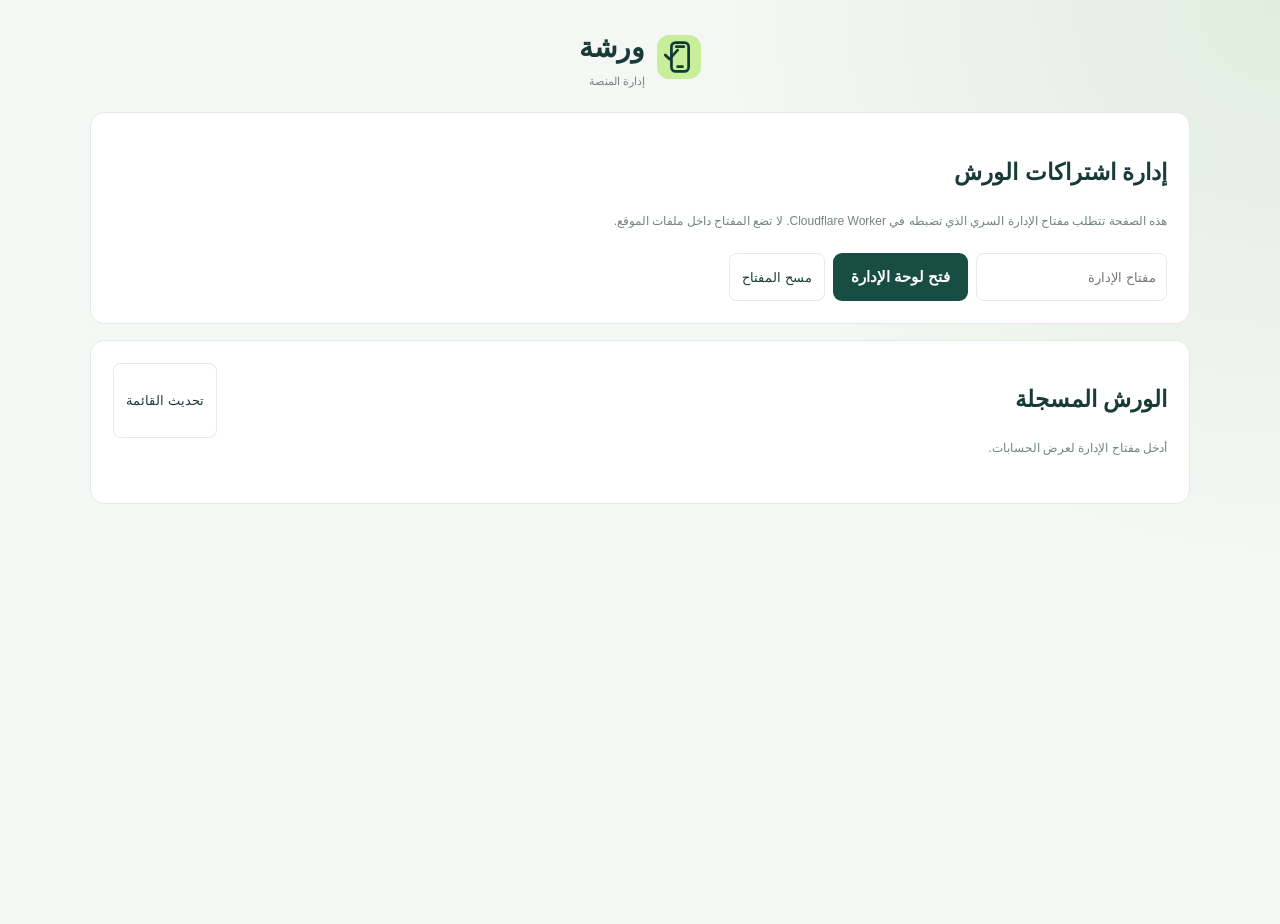
==== admin.html @ 066c6167 "Add Cloudflare multi-workshop foundation: admin.html" ====
<!doctype html><html lang="ar" dir="rtl"><head><meta charset="utf-8"><meta name="viewport" content="width=device-width,initial-scale=1"><meta name="robots" content="noindex,nofollow"><title>إدارة اشتراكات الورش | ورشة</title><link rel="icon" href="assets/icon.svg" type="image/svg+xml"><link rel="stylesheet" href="assets/auth.css"><script defer src="assets/cloud-config.js"></script><script defer src="assets/admin.js"></script></head><body><main class="admin-shell"><a class="brand" href="index.html"><img src="assets/icon.svg" width="44" height="44" alt=""><span>ورشة<small>إدارة المنصة</small></span></a><section class="admin-panel"><h1>إدارة اشتراكات الورش</h1><p class="muted">هذه الصفحة تتطلب مفتاح الإدارة السري الذي تضبطه في Cloudflare Worker. لا تضع المفتاح داخل ملفات الموقع.</p><form id="admin-login" class="admin-form"><input name="key" type="password" autocomplete="current-password" placeholder="مفتاح الإدارة" required><button class="primary">فتح لوحة الإدارة</button><button id="clear-key" type="button" class="secondary">مسح المفتاح</button></form><p id="message" class="message" role="alert"></p></section><section class="admin-panel"><div class="panel-head" style="display:flex;justify-content:space-between;gap:12px"><h2>الورش المسجلة</h2><button id="reload" class="secondary">تحديث القائمة</button></div><div id="workshops"><p class="muted">أدخل مفتاح الإدارة لعرض الحسابات.</p></div></section></main></body></html>
---- assets/auth.css ----
:root{--ink:#193b37;--muted:#74847f;--green:#174d42;--line:#e4eae6;--bg:#f4f7f4}*{box-sizing:border-box}body{margin:0;background:radial-gradient(circle at top right,#e1eddf 0,transparent 35%),var(--bg);color:var(--ink);font:15px/1.7 Tahoma,Arial,sans-serif;min-height:100vh}.auth-shell{width:min(100% - 32px,500px);margin:0 auto;padding:34px 0 24px}.brand{display:flex;align-items:center;gap:12px;text-decoration:none;color:var(--ink);font-size:28px;font-weight:bold;margin:0 auto 22px;width:max-content}.brand small{display:block;font-size:11px;color:var(--muted);font-weight:normal}.auth-card{background:#fff;border:1px solid var(--line);border-radius:18px;padding:clamp(22px,5vw,36px);box-shadow:0 16px 44px #183e3010}.eyebrow{color:#62884d;font-size:12px;font-weight:bold;margin:0 0 4px}.auth-card h1{font-size:27px;margin:0 0 4px}.muted,.hint{font-size:12px;color:var(--muted);margin:0 0 22px}.auth-card form{display:grid;gap:14px}.auth-card label{display:grid;gap:6px;font-size:13px;font-weight:bold}.auth-card input{width:100%;min-height:46px;border:1px solid #dce5df;border-radius:9px;padding:10px 12px;background:#fff;color:var(--ink);font:inherit;font-weight:normal}.auth-card input:focus{outline:3px solid #d9ebca;border-color:#71965d}.auth-card label small{font-weight:normal;color:var(--muted);font-size:11px}.primary{border:0;border-radius:9px;background:var(--green);color:white;min-height:47px;padding:11px 18px;font:inherit;font-weight:bold;cursor:pointer}.primary:disabled{opacity:.6;cursor:wait}.switch{text-align:center;font-size:13px;margin:20px 0 0}.switch a{color:#236d4d;font-weight:bold}.hint{background:#f5f8f3;border-radius:9px;padding:12px;margin:16px 0 0}.message{display:none;margin:0;border-radius:8px;padding:10px 12px;font-size:12px}.message.show{display:block}.message.error{background:#fff0ee;color:#a13b31}.message.success{background:#edf7e9;color:#285e37}footer{text-align:center;color:var(--muted);font-size:11px;margin:20px 0}.admin-shell{width:min(100% - 28px,1100px);margin:24px auto}.admin-panel{background:#fff;border:1px solid var(--line);border-radius:14px;padding:22px;margin:16px 0;overflow:auto}table{width:100%;border-collapse:collapse;text-align:right;white-space:nowrap;font-size:13px}td,th{padding:12px;border-bottom:1px solid var(--line)}.admin-form{display:flex;gap:8px;flex-wrap:wrap}.admin-form input,.admin-form select{padding:10px;border:1px solid var(--line);border-radius:8px;min-height:42px}button.secondary{background:white;border:1px solid var(--line);border-radius:8px;padding:9px 12px;cursor:pointer;color:var(--ink)}
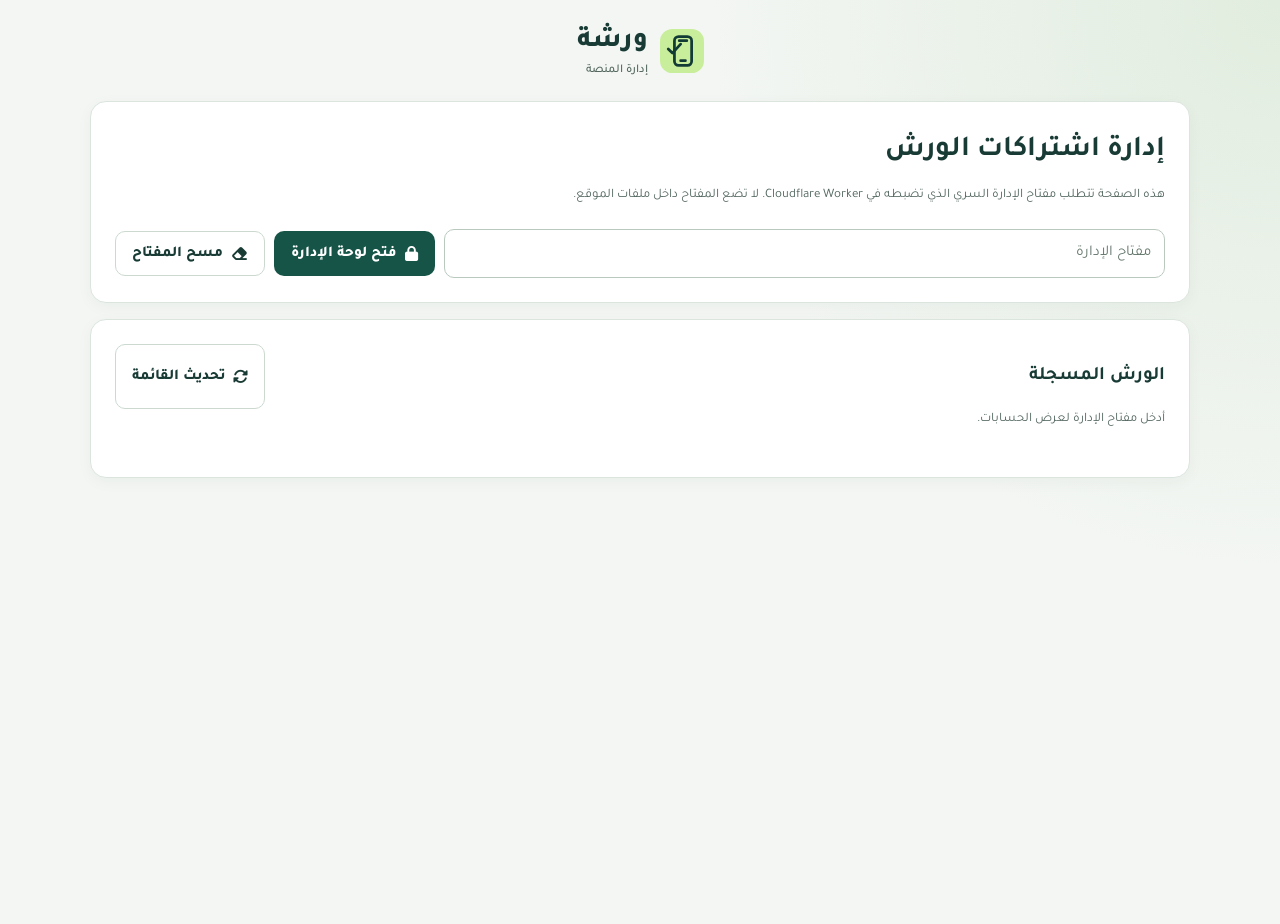
==== commit b261fb4a: "Polish admin page controls and iconography" ====
--- a/admin.html
+++ b/admin.html
@@ -1 +1 @@
-<!doctype html><html lang="ar" dir="rtl"><head><meta charset="utf-8"><meta name="viewport" content="width=device-width,initial-scale=1"><meta name="robots" content="noindex,nofollow"><title>إدارة اشتراكات الورش | ورشة</title><link rel="icon" href="assets/icon.svg" type="image/svg+xml"><link rel="stylesheet" href="assets/auth.css"><script defer src="assets/cloud-config.js"></script><script defer src="assets/admin.js"></script></head><body><main class="admin-shell"><a class="brand" href="index.html"><img src="assets/icon.svg" width="44" height="44" alt=""><span>ورشة<small>إدارة المنصة</small></span></a><section class="admin-panel"><h1>إدارة اشتراكات الورش</h1><p class="muted">هذه الصفحة تتطلب مفتاح الإدارة السري الذي تضبطه في Cloudflare Worker. لا تضع المفتاح داخل ملفات الموقع.</p><form id="admin-login" class="admin-form"><input name="key" type="password" autocomplete="current-password" placeholder="مفتاح الإدارة" required><button class="primary">فتح لوحة الإدارة</button><button id="clear-key" type="button" class="secondary">مسح المفتاح</button></form><p id="message" class="message" role="alert"></p></section><section class="admin-panel"><div class="panel-head" style="display:flex;justify-content:space-between;gap:12px"><h2>الورش المسجلة</h2><button id="reload" class="secondary">تحديث القائمة</button></div><div id="workshops"><p class="muted">أدخل مفتاح الإدارة لعرض الحسابات.</p></div></section></main></body></html>+<!doctype html><html lang="ar" dir="rtl"><head><meta charset="utf-8"><meta name="viewport" content="width=device-width,initial-scale=1"><meta name="robots" content="noindex,nofollow"><title>إدارة اشتراكات الورش | ورشة</title><link rel="icon" href="assets/icon.svg" type="image/svg+xml"><link rel="stylesheet" href="assets/auth.css"><script defer src="assets/cloud-config.js"></script><script defer src="assets/admin.js"></script><link rel="preconnect" href="https://fonts.googleapis.com"><link rel="preconnect" href="https://fonts.gstatic.com" crossorigin><link href="https://fonts.googleapis.com/css2?family=Tajawal:wght@400;500;600;700;800&display=swap" rel="stylesheet"><link rel="stylesheet" href="https://cdnjs.cloudflare.com/ajax/libs/font-awesome/6.7.2/css/all.min.css"></head><body><main class="admin-shell"><a class="brand" href="index.html"><img src="assets/icon.svg" width="44" height="44" alt=""><span>ورشة<small>إدارة المنصة</small></span></a><section class="admin-panel"><h1>إدارة اشتراكات الورش</h1><p class="muted">هذه الصفحة تتطلب مفتاح الإدارة السري الذي تضبطه في Cloudflare Worker. لا تضع المفتاح داخل ملفات الموقع.</p><form id="admin-login" class="admin-form"><input name="key" type="password" autocomplete="current-password" placeholder="مفتاح الإدارة" required><button class="primary"><i class="fa-solid fa-lock" aria-hidden="true"></i> فتح لوحة الإدارة</button><button id="clear-key" type="button" class="secondary"><i class="fa-solid fa-eraser" aria-hidden="true"></i> مسح المفتاح</button></form><p id="message" class="message" role="alert"></p></section><section class="admin-panel"><div class="panel-head" style="display:flex;justify-content:space-between;gap:12px"><h2>الورش المسجلة</h2><button id="reload" type="button" class="secondary"><i class="fa-solid fa-rotate" aria-hidden="true"></i> تحديث القائمة</button></div><div id="workshops"><p class="muted">أدخل مفتاح الإدارة لعرض الحسابات.</p></div></section></main></body></html>
--- a/assets/auth.css
+++ b/assets/auth.css
@@ -1 +1,124 @@
-:root{--ink:#193b37;--muted:#74847f;--green:#174d42;--line:#e4eae6;--bg:#f4f7f4}*{box-sizing:border-box}body{margin:0;background:radial-gradient(circle at top right,#e1eddf 0,transparent 35%),var(--bg);color:var(--ink);font:15px/1.7 Tahoma,Arial,sans-serif;min-height:100vh}.auth-shell{width:min(100% - 32px,500px);margin:0 auto;padding:34px 0 24px}.brand{display:flex;align-items:center;gap:12px;text-decoration:none;color:var(--ink);font-size:28px;font-weight:bold;margin:0 auto 22px;width:max-content}.brand small{display:block;font-size:11px;color:var(--muted);font-weight:normal}.auth-card{background:#fff;border:1px solid var(--line);border-radius:18px;padding:clamp(22px,5vw,36px);box-shadow:0 16px 44px #183e3010}.eyebrow{color:#62884d;font-size:12px;font-weight:bold;margin:0 0 4px}.auth-card h1{font-size:27px;margin:0 0 4px}.muted,.hint{font-size:12px;color:var(--muted);margin:0 0 22px}.auth-card form{display:grid;gap:14px}.auth-card label{display:grid;gap:6px;font-size:13px;font-weight:bold}.auth-card input{width:100%;min-height:46px;border:1px solid #dce5df;border-radius:9px;padding:10px 12px;background:#fff;color:var(--ink);font:inherit;font-weight:normal}.auth-card input:focus{outline:3px solid #d9ebca;border-color:#71965d}.auth-card label small{font-weight:normal;color:var(--muted);font-size:11px}.primary{border:0;border-radius:9px;background:var(--green);color:white;min-height:47px;padding:11px 18px;font:inherit;font-weight:bold;cursor:pointer}.primary:disabled{opacity:.6;cursor:wait}.switch{text-align:center;font-size:13px;margin:20px 0 0}.switch a{color:#236d4d;font-weight:bold}.hint{background:#f5f8f3;border-radius:9px;padding:12px;margin:16px 0 0}.message{display:none;margin:0;border-radius:8px;padding:10px 12px;font-size:12px}.message.show{display:block}.message.error{background:#fff0ee;color:#a13b31}.message.success{background:#edf7e9;color:#285e37}footer{text-align:center;color:var(--muted);font-size:11px;margin:20px 0}.admin-shell{width:min(100% - 28px,1100px);margin:24px auto}.admin-panel{background:#fff;border:1px solid var(--line);border-radius:14px;padding:22px;margin:16px 0;overflow:auto}table{width:100%;border-collapse:collapse;text-align:right;white-space:nowrap;font-size:13px}td,th{padding:12px;border-bottom:1px solid var(--line)}.admin-form{display:flex;gap:8px;flex-wrap:wrap}.admin-form input,.admin-form select{padding:10px;border:1px solid var(--line);border-radius:8px;min-height:42px}button.secondary{background:white;border:1px solid var(--line);border-radius:8px;padding:9px 12px;cursor:pointer;color:var(--ink)}+:root {
+  color-scheme: light;
+  --ink: #193b35;
+  --muted: #52665e;
+  --green: #155447;
+  --green-hover: #103f35;
+  --line: #dbe5de;
+  --bg: #f3f6f3;
+  --focus: #075fc1;
+  --shadow: 0 16px 44px rgb(24 62 48 / 9%);
+}
+* { box-sizing: border-box; }
+html { min-width: 320px; }
+body {
+  min-width: 320px;
+  min-height: 100vh;
+  margin: 0;
+  background: radial-gradient(circle at top right, #e1eddf 0, transparent 36%), var(--bg);
+  color: var(--ink);
+  font: 400 15px/1.75 "Tajawal", "Noto Sans Arabic", Tahoma, Arial, sans-serif;
+  -webkit-font-smoothing: antialiased;
+}
+button, input, select, textarea { font: inherit; }
+a, button { -webkit-tap-highlight-color: transparent; touch-action: manipulation; }
+a { color: inherit; }
+:focus-visible { outline: 3px solid var(--focus); outline-offset: 3px; }
+.brand {
+  display: flex;
+  width: max-content;
+  max-width: 100%;
+  align-items: center;
+  gap: 12px;
+  margin: 0 auto 22px;
+  color: var(--ink);
+  font-size: 28px;
+  font-weight: 800;
+  line-height: 1.3;
+  text-decoration: none;
+}
+.brand img { flex: 0 0 auto; }
+.brand small { display: block; margin-top: 3px; color: var(--muted); font-size: 12px; font-weight: 500; }
+.auth-shell { width: min(100% - 32px, 500px); margin: 0 auto; padding: 32px 0 24px; }
+.auth-card {
+  padding: clamp(22px, 5vw, 36px);
+  border: 1px solid var(--line);
+  border-radius: 20px;
+  background: #fff;
+  box-shadow: var(--shadow);
+}
+.eyebrow { margin: 0 0 5px; color: #315f3c; font-size: 13px; font-weight: 800; }
+.auth-card h1 { margin: 0 0 5px; font-size: clamp(24px, 5vw, 29px); font-weight: 800; line-height: 1.4; }
+.muted, .hint { margin: 0 0 22px; color: var(--muted); font-size: 13px; }
+.auth-card form { display: grid; gap: 15px; }
+.auth-card label { display: grid; gap: 7px; font-size: 14px; font-weight: 700; }
+.auth-card input, .admin-form input, .admin-form select {
+  width: 100%;
+  min-width: 0;
+  min-height: 46px;
+  padding: 10px 13px;
+  border: 1px solid #b9c9be;
+  border-radius: 10px;
+  background: #fff;
+  color: var(--ink);
+  font: inherit;
+  font-weight: 400;
+}
+.auth-card input::placeholder, .admin-form input::placeholder { color: #64776c; opacity: 1; }
+.auth-card input:focus-visible, .admin-form input:focus-visible, .admin-form select:focus-visible {
+  border-color: var(--focus);
+  outline: 3px solid rgb(7 95 193 / 22%);
+  outline-offset: 1px;
+}
+.auth-card label small { color: var(--muted); font-size: 12px; font-weight: 400; line-height: 1.6; }
+.primary, .secondary {
+  display: inline-flex;
+  min-height: 45px;
+  align-items: center;
+  justify-content: center;
+  gap: 8px;
+  padding: 10px 16px;
+  border: 1px solid transparent;
+  border-radius: 10px;
+  font: inherit;
+  font-weight: 800;
+  line-height: 1.4;
+  text-align: center;
+  cursor: pointer;
+  transition: background-color .18s ease, border-color .18s ease, box-shadow .18s ease, transform .18s ease;
+}
+.primary { background: var(--green); color: #fff; }
+.primary:hover:not(:disabled) { background: var(--green-hover); box-shadow: 0 5px 14px rgb(21 84 71 / 18%); transform: translateY(-1px); }
+.primary:disabled { opacity: .65; cursor: wait; }
+.secondary { border-color: #cbd9cf; background: #fff; color: var(--ink); }
+.secondary:hover { border-color: #93b09b; background: #f5f9f5; }
+.switch { margin: 20px 0 0; font-size: 14px; text-align: center; }
+.switch a { color: #205b3b; font-weight: 800; text-underline-offset: 3px; }
+.switch a:hover { text-decoration-thickness: 2px; }
+.hint { margin: 16px 0 0; padding: 13px 15px; border: 1px solid #d7e6cc; border-radius: 11px; background: #f0f6e9; color: #3f5d32; }
+.message { display: none; margin: 0; padding: 11px 13px; border: 1px solid transparent; border-radius: 9px; font-size: 13px; font-weight: 600; }
+.message.show { display: block; }
+.message.error { border-color: #edc5c0; background: #fff0ee; color: #8f2922; }
+.message.success { border-color: #c7e3cc; background: #e7f5e9; color: #155b31; }
+footer { margin: 20px 0 0; color: var(--muted); font-size: 12px; text-align: center; }
+.admin-shell { width: min(100% - 28px, 1100px); margin: 24px auto; }
+.admin-panel { overflow-x: auto; margin: 16px 0; padding: clamp(16px, 3vw, 24px); border: 1px solid var(--line); border-radius: 16px; background: #fff; box-shadow: 0 4px 16px rgb(24 62 48 / 4%); }
+.admin-panel h1 { margin: 0 0 8px; font-size: clamp(23px, 4vw, 29px); }
+.admin-panel h2 { font-size: 19px; }
+table { width: 100%; border-collapse: collapse; text-align: right; white-space: nowrap; font-size: 13px; }
+td, th { padding: 12px; border-bottom: 1px solid var(--line); }
+th { background: #edf3ee; color: #344f42; font-weight: 800; }
+.admin-form { display: flex; flex-wrap: wrap; align-items: center; gap: 9px; }
+.admin-form input { flex: 1 1 240px; }
+.admin-form .primary, .admin-form .secondary { flex: 0 0 auto; }
+@media (max-width: 520px) {
+  .auth-shell { width: min(100% - 24px, 500px); padding-top: 22px; }
+  .auth-card { border-radius: 16px; }
+  .brand { font-size: 25px; }
+  .admin-shell { width: calc(100% - 20px); margin: 16px auto; }
+  .admin-form { align-items: stretch; }
+  .admin-form .primary, .admin-form .secondary { flex: 1 1 100%; }
+}
+@media (prefers-reduced-motion: reduce) {
+  *, *::before, *::after { scroll-behavior: auto !important; animation-duration: .01ms !important; animation-iteration-count: 1 !important; transition-duration: .01ms !important; }
+}
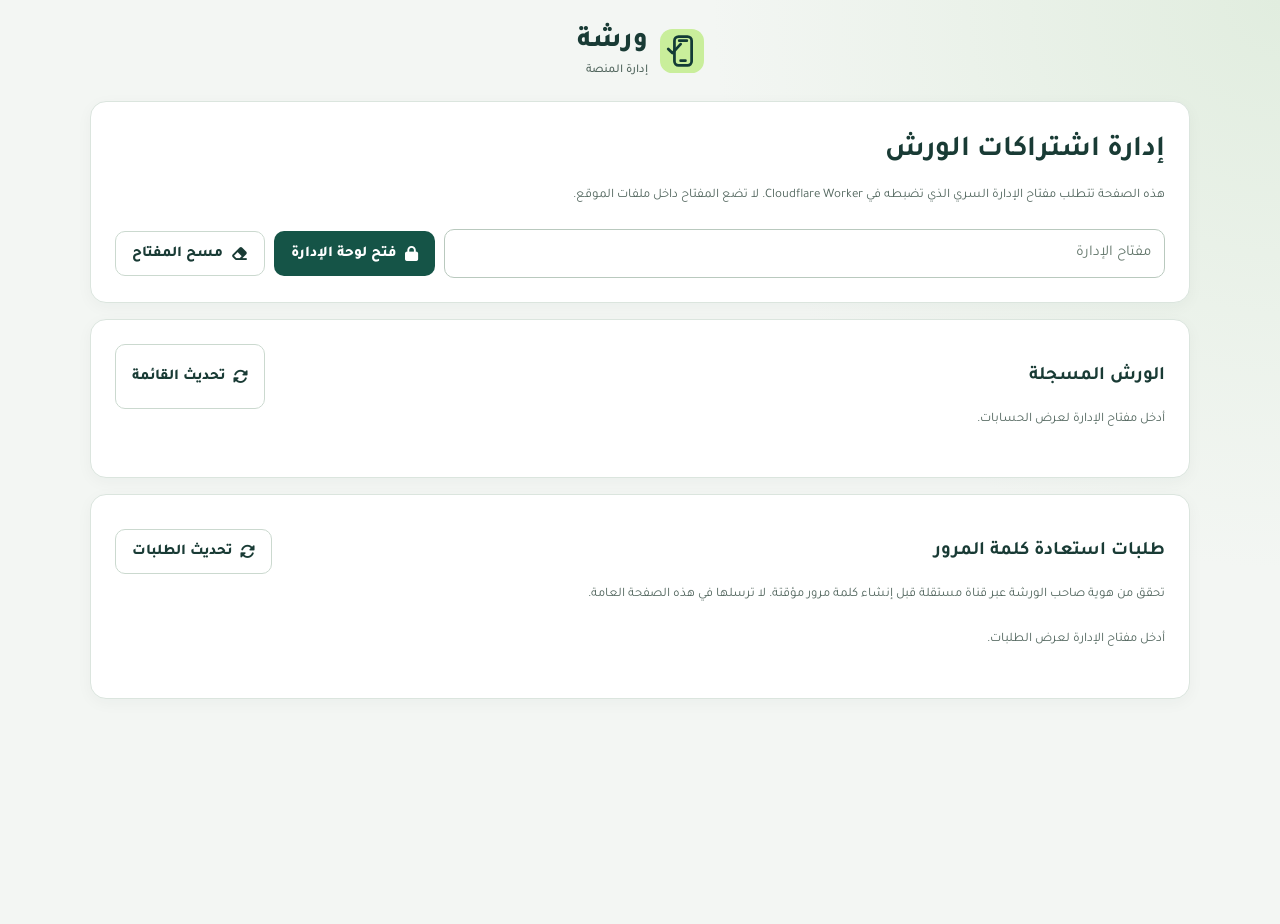
==== commit 78ee7445: "Add password recovery requests to admin panel" ====
--- a/admin.html
+++ b/admin.html
@@ -1 +1 @@
-<!doctype html><html lang="ar" dir="rtl"><head><meta charset="utf-8"><meta name="viewport" content="width=device-width,initial-scale=1"><meta name="robots" content="noindex,nofollow"><title>إدارة اشتراكات الورش | ورشة</title><link rel="icon" href="assets/icon.svg" type="image/svg+xml"><link rel="stylesheet" href="assets/auth.css"><script defer src="assets/cloud-config.js"></script><script defer src="assets/admin.js"></script><link rel="preconnect" href="https://fonts.googleapis.com"><link rel="preconnect" href="https://fonts.gstatic.com" crossorigin><link href="https://fonts.googleapis.com/css2?family=Tajawal:wght@400;500;600;700;800&display=swap" rel="stylesheet"><link rel="stylesheet" href="https://cdnjs.cloudflare.com/ajax/libs/font-awesome/6.7.2/css/all.min.css"></head><body><main class="admin-shell"><a class="brand" href="index.html"><img src="assets/icon.svg" width="44" height="44" alt=""><span>ورشة<small>إدارة المنصة</small></span></a><section class="admin-panel"><h1>إدارة اشتراكات الورش</h1><p class="muted">هذه الصفحة تتطلب مفتاح الإدارة السري الذي تضبطه في Cloudflare Worker. لا تضع المفتاح داخل ملفات الموقع.</p><form id="admin-login" class="admin-form"><input name="key" type="password" autocomplete="current-password" placeholder="مفتاح الإدارة" required><button class="primary"><i class="fa-solid fa-lock" aria-hidden="true"></i> فتح لوحة الإدارة</button><button id="clear-key" type="button" class="secondary"><i class="fa-solid fa-eraser" aria-hidden="true"></i> مسح المفتاح</button></form><p id="message" class="message" role="alert"></p></section><section class="admin-panel"><div class="panel-head" style="display:flex;justify-content:space-between;gap:12px"><h2>الورش المسجلة</h2><button id="reload" type="button" class="secondary"><i class="fa-solid fa-rotate" aria-hidden="true"></i> تحديث القائمة</button></div><div id="workshops"><p class="muted">أدخل مفتاح الإدارة لعرض الحسابات.</p></div></section></main></body></html>+<!doctype html><html lang="ar" dir="rtl"><head><meta charset="utf-8"><meta name="viewport" content="width=device-width,initial-scale=1"><meta name="robots" content="noindex,nofollow"><title>إدارة اشتراكات الورش | ورشة</title><link rel="icon" href="assets/icon.svg" type="image/svg+xml"><link rel="preconnect" href="https://fonts.googleapis.com"><link rel="preconnect" href="https://fonts.gstatic.com" crossorigin><link href="https://fonts.googleapis.com/css2?family=Tajawal:wght@400;500;600;700;800&display=swap" rel="stylesheet"><link rel="stylesheet" href="https://cdnjs.cloudflare.com/ajax/libs/font-awesome/6.7.2/css/all.min.css"><link rel="stylesheet" href="assets/auth.css"><script defer src="assets/cloud-config.js"></script><script defer src="assets/admin.js"></script></head><body><main class="admin-shell"><a class="brand" href="index.html"><img src="assets/icon.svg" width="44" height="44" alt=""><span>ورشة<small>إدارة المنصة</small></span></a><section class="admin-panel"><h1>إدارة اشتراكات الورش</h1><p class="muted">هذه الصفحة تتطلب مفتاح الإدارة السري الذي تضبطه في Cloudflare Worker. لا تضع المفتاح داخل ملفات الموقع.</p><form id="admin-login" class="admin-form"><input name="key" type="password" autocomplete="current-password" placeholder="مفتاح الإدارة" required><button class="primary"><i class="fa-solid fa-lock" aria-hidden="true"></i> فتح لوحة الإدارة</button><button id="clear-key" type="button" class="secondary"><i class="fa-solid fa-eraser" aria-hidden="true"></i> مسح المفتاح</button></form><p id="message" class="message" role="alert"></p></section><section class="admin-panel"><div class="panel-head" style="display:flex;justify-content:space-between;gap:12px"><h2>الورش المسجلة</h2><button id="reload" type="button" class="secondary"><i class="fa-solid fa-rotate" aria-hidden="true"></i> تحديث القائمة</button></div><div id="workshops"><p class="muted">أدخل مفتاح الإدارة لعرض الحسابات.</p></div></section><section class="admin-panel"><div class="panel-head" style="display:flex;justify-content:space-between;gap:12px;align-items:center"><h2>طلبات استعادة كلمة المرور</h2><button id="reload-recovery" type="button" class="secondary"><i class="fa-solid fa-rotate" aria-hidden="true"></i> تحديث الطلبات</button></div><p class="muted">تحقق من هوية صاحب الورشة عبر قناة مستقلة قبل إنشاء كلمة مرور مؤقتة. لا ترسلها في هذه الصفحة العامة.</p><div id="recovery-requests"><p class="muted">أدخل مفتاح الإدارة لعرض الطلبات.</p></div><div id="recovery-result" class="hint" hidden></div></section></main></body></html>
